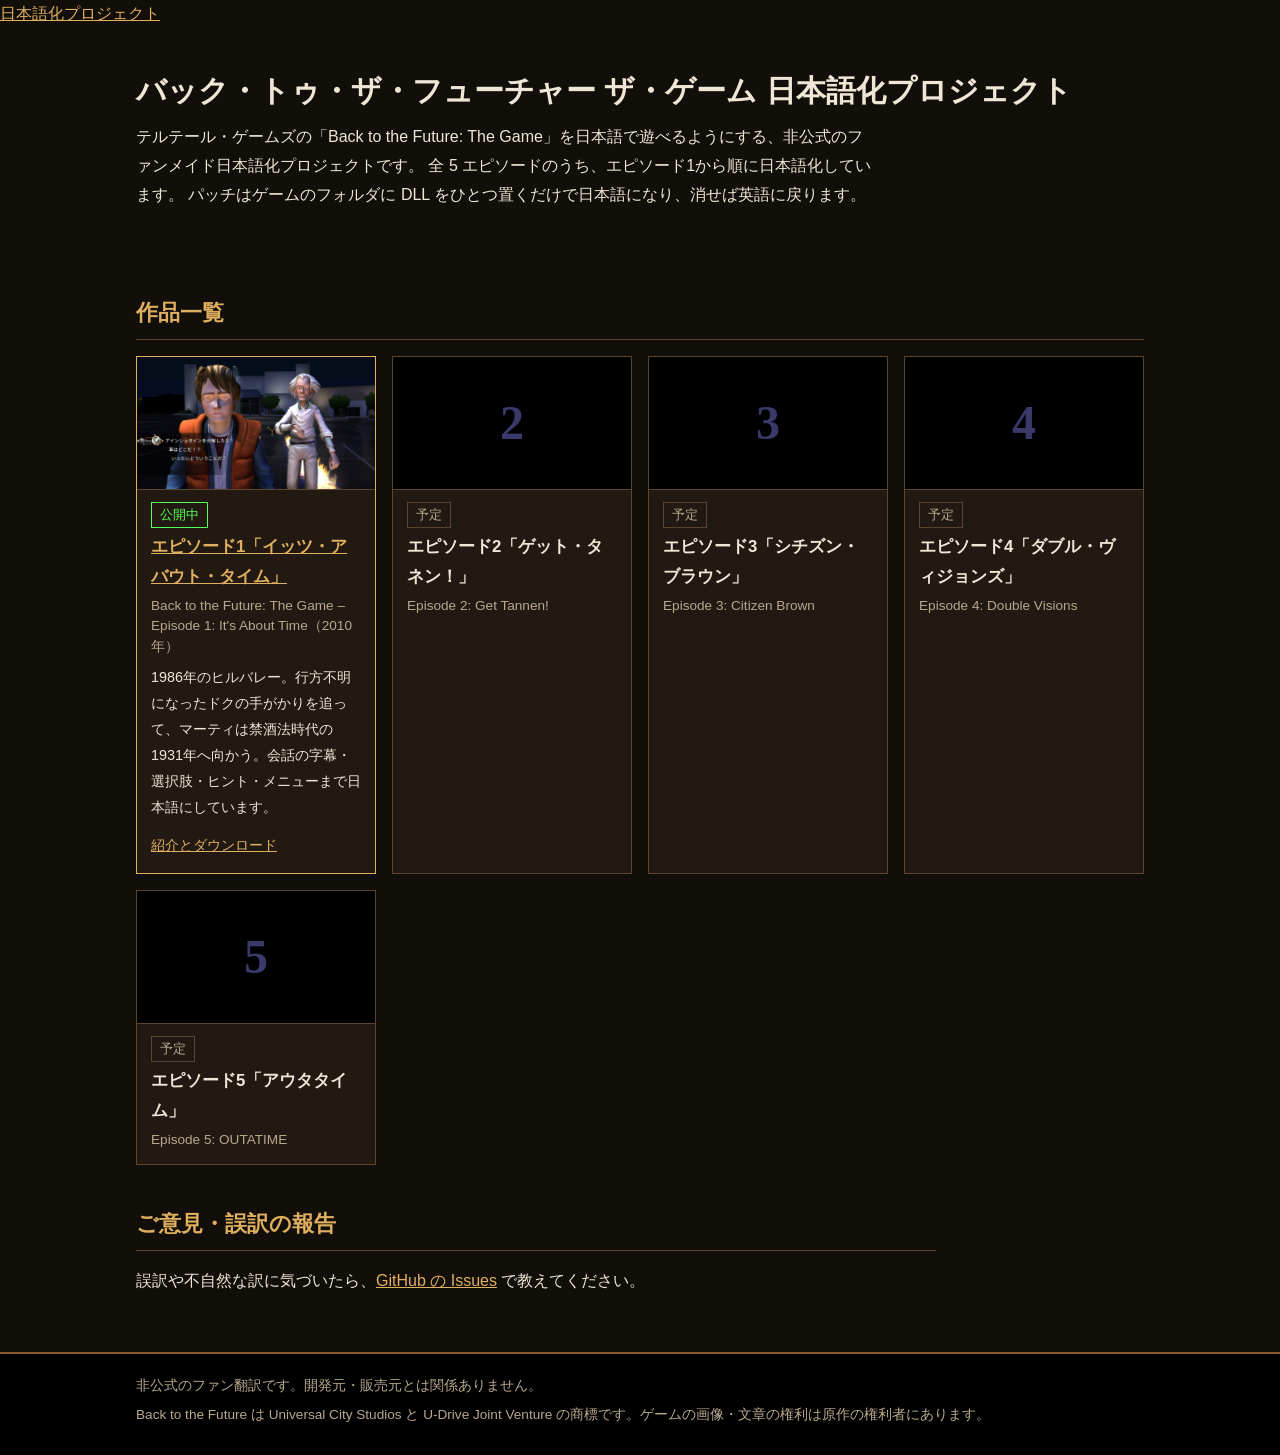
==== docs/index.html @ 80ad0d44 "バック・トゥ・ザ・フューチャー ザ・ゲーム 日本語化プロジェクト：エピソード1（ep1-v1.0）のサイトとソースを追加 Co-Authored-By: Claude Opus 5.5 <norepl" ====
<!doctype html>
<html lang="ja">
<head>
<meta charset="utf-8">
<meta name="viewport" content="width=device-width, initial-scale=1">
<title>バック・トゥ・ザ・フューチャー ザ・ゲーム 日本語化プロジェクト</title>
<meta name="description" content="テルテール・ゲームズの Back to the Future: The Game を日本語で遊べるようにする、非公式のファンメイド日本語化プロジェクト。">
<meta property="og:type" content="website">
<meta property="og:title" content="バック・トゥ・ザ・フューチャー ザ・ゲーム 日本語化プロジェクト">
<meta property="og:description" content="テルテール・ゲームズの Back to the Future: The Game を日本語で遊べるようにする、非公式のファンメイド日本語化プロジェクト。">
<meta property="og:url" content="https://higesho.github.io/bttf-ja/">
<meta property="og:image" content="https://higesho.github.io/bttf-ja/ep1/img/choice.png">
<link rel="stylesheet" href="style.css">
</head>
<body>
<header class="jpn" id="jpn"><div class="jpn-band"><a class="jpn-home" href="https://higesho.github.io/ja/">日本語化プロジェクト</a></div></header>
<script src="https://higesho.github.io/ja/nav.js"></script>

<main class="band">
<section class="hero">
<h1>バック・トゥ・ザ・フューチャー ザ・ゲーム 日本語化プロジェクト</h1>
<p class="tag">テルテール・ゲームズの「Back to the Future: The Game」を日本語で遊べるようにする、非公式のファンメイド日本語化プロジェクトです。
全 5 エピソードのうち、エピソード1から順に日本語化しています。
パッチはゲームのフォルダに DLL をひとつ置くだけで日本語になり、消せば英語に戻ります。</p>
</section>

<h2 id="titles">作品一覧</h2>
<ul class="titles">
  <li class="ready">
    <a class="thumb" href="ep1/index.html"><img src="ep1/img/choice.png" alt="エピソード1 日本語版で、会話の選択肢が日本語で出ている画面" loading="lazy"></a>
    <div class="body">
      <span class="state ready">公開中</span>
      <span class="name"><a href="ep1/index.html">エピソード1「イッツ・アバウト・タイム」</a></span>
      <span class="orig">Back to the Future: The Game – Episode 1: It's About Time（2010年）</span>
      <span class="desc">1986年のヒルバレー。行方不明になったドクの手がかりを追って、マーティは禁酒法時代の1931年へ向かう。会話の字幕・選択肢・ヒント・メニューまで日本語にしています。</span>
      <span class="more"><a href="ep1/index.html">紹介とダウンロード</a></span>
    </div>
  </li>
  <li>
    <div class="thumb none">2</div>
    <div class="body">
      <span class="state plan">予定</span>
      <span class="name">エピソード2「ゲット・タネン！」</span>
      <span class="orig">Episode 2: Get Tannen!</span>
    </div>
  </li>
  <li>
    <div class="thumb none">3</div>
    <div class="body">
      <span class="state plan">予定</span>
      <span class="name">エピソード3「シチズン・ブラウン」</span>
      <span class="orig">Episode 3: Citizen Brown</span>
    </div>
  </li>
  <li>
    <div class="thumb none">4</div>
    <div class="body">
      <span class="state plan">予定</span>
      <span class="name">エピソード4「ダブル・ヴィジョンズ」</span>
      <span class="orig">Episode 4: Double Visions</span>
    </div>
  </li>
  <li>
    <div class="thumb none">5</div>
    <div class="body">
      <span class="state plan">予定</span>
      <span class="name">エピソード5「アウタタイム」</span>
      <span class="orig">Episode 5: OUTATIME</span>
    </div>
  </li>
</ul>

<div class="text">
<h2>ご意見・誤訳の報告</h2>
<p>誤訳や不自然な訳に気づいたら、<a href="https://github.com/higesho/bttf-ja/issues">GitHub の Issues</a> で教えてください。</p>
</div>
</main>

<footer class="foot"><div class="band">
  <p>非公式のファン翻訳です。開発元・販売元とは関係ありません。</p>
  <p>Back to the Future は Universal City Studios と U-Drive Joint Venture の商標です。ゲームの画像・文章の権利は原作の権利者にあります。</p>
</div></footer>
</body>
</html>
---- docs/style.css ----
/* アルカナム 日本語化パッチ — スタイル */
:root {
  --bg: #120e0a;
  --panel: #221a12;
  --line: #5a4630;
  --text: #efe6d6;
  --muted: #b8a88e;
  --cyan: #e0b060;
  --blue: #8a5a2a;
  --gold: #ffd75a;
  --green: #55ff55;
}

* { box-sizing: border-box; }

html { -webkit-text-size-adjust: 100%; }

body {
  margin: 0;
  background: var(--bg);
  color: var(--text);
  font-family: "Hiragino Kaku Gothic ProN", "Hiragino Sans", "Yu Gothic UI", "Meiryo", sans-serif;
  line-height: 1.8;
}

a { color: var(--cyan); }
a:hover { color: #ffffff; }

.band { max-width: 1040px; margin: 0 auto; padding: 0 16px; }

/* 上の帯 */
header.top { border-bottom: 2px solid var(--blue); background: #000; }
header.top .band { display: flex; flex-wrap: wrap; align-items: center; gap: 8px 24px; padding-top: 10px; padding-bottom: 10px; }
.brand { color: var(--cyan); font-weight: bold; font-size: 1.1rem; text-decoration: none; letter-spacing: 0.05em; }
header.top nav { display: flex; flex-wrap: wrap; gap: 4px 16px; }
header.top nav a { color: var(--muted); text-decoration: none; }
header.top nav a:hover, header.top nav a.here { color: var(--text); }

/* 冒頭 */
.hero { padding: 40px 0 24px; }
.hero h1 { margin: 0 0 12px; font-size: 1.9rem; line-height: 1.4; }
.hero .sub { margin: 0 0 4px; color: var(--muted); font-size: 0.95rem; letter-spacing: 0.04em; }
.hero p.tag { margin: 0 0 20px; max-width: 46em; }

.dl { display: inline-block; margin: 0 12px 8px 0; padding: 10px 22px; background: var(--blue); color: #fff; text-decoration: none; font-weight: bold; border: 2px solid var(--cyan); }
.dl:hover { background: #5555ff; color: #fff; }
.dl.sub { background: transparent; border-color: var(--line); color: var(--text); font-weight: normal; }

h2 { margin: 40px 0 12px; padding-bottom: 6px; border-bottom: 1px solid var(--line); font-size: 1.35rem; color: var(--cyan); }
h3 { margin: 24px 0 8px; font-size: 1.1rem; }

code { background: #1e1e3a; padding: 1px 6px; border-radius: 3px; font-size: 0.92em; word-break: break-all; }

/* 作品一覧 */
.titles { display: grid; grid-template-columns: repeat(auto-fill, minmax(230px, 1fr)); gap: 16px; margin: 16px 0 8px; padding: 0; list-style: none; }
.titles li { background: var(--panel); border: 1px solid var(--line); display: flex; flex-direction: column; }
.titles li.ready { border-color: var(--cyan); }
.titles .thumb { display: block; aspect-ratio: 16 / 9; background: #000; border-bottom: 1px solid var(--line); overflow: hidden; }
.titles .thumb img { width: 100%; height: 100%; object-fit: cover; display: block; }
.titles .thumb.none { display: flex; align-items: center; justify-content: center; color: #3a3a6a; font-size: 3rem; font-weight: bold; font-family: Georgia, "Times New Roman", serif; }
.titles .body { padding: 12px 14px 14px; display: flex; flex-direction: column; gap: 4px; flex: 1; }
.titles .name { font-weight: bold; font-size: 1.05rem; }
.titles .orig { color: var(--muted); font-size: 0.85rem; line-height: 1.5; }
.titles .desc { font-size: 0.9rem; margin-top: 4px; flex: 1; }
.titles .more { margin-top: 8px; font-size: 0.9rem; }
.state { display: inline-block; align-self: flex-start; padding: 0 8px; font-size: 0.8rem; border: 1px solid; }
.state.ready { color: var(--green); border-color: var(--green); }
.state.wip { color: var(--gold); border-color: var(--gold); }
.state.plan { color: var(--muted); border-color: var(--line); }

/* 画面 */
.shots { display: grid; grid-template-columns: repeat(auto-fill, minmax(300px, 1fr)); gap: 16px; margin: 16px 0; }
.shots figure { margin: 0; background: #000; border: 1px solid var(--line); }
.shots img { display: block; width: 100%; aspect-ratio: 16 / 9; object-fit: cover; }
.shots figcaption { padding: 6px 10px; font-size: 0.88rem; color: var(--muted); }

/* 文章 */
.text { max-width: 50em; }
.text ol, .text ul { padding-left: 1.4em; }
.text li { margin: 4px 0; }
.note { background: var(--panel); border-left: 4px solid var(--cyan); padding: 10px 14px; margin: 16px 0; }

table.ver { border-collapse: collapse; font-size: 0.88rem; margin: 8px 0; }
table.ver th, table.ver td { border: 1px solid var(--line); padding: 4px 10px; text-align: left; }
table.ver th { background: var(--panel); font-weight: normal; color: var(--muted); }
.scroll { overflow-x: auto; }

/* 下の帯 */
footer.foot { margin-top: 56px; border-top: 2px solid var(--blue); background: #000; color: var(--muted); font-size: 0.85rem; }
footer.foot .band { padding-top: 16px; padding-bottom: 24px; }
footer.foot p { margin: 4px 0; }

@media (max-width: 600px) {
  .hero h1 { font-size: 1.5rem; }
  .shots { grid-template-columns: 1fr; }
}

/* メニュー: 同じシリーズのリンクを左、GitHub、ほかのシリーズ（higesho.github.io の別サイト）を右に並べ、
   ほかのシリーズは区切り線・金色・「↗」で見分ける */
header.top nav a[href^="https://github.com/"] { order: 1; }
header.top nav a[href^="https://higesho.github.io/"] { order: 2; color: var(--gold); opacity: 0.85; }
header.top nav a[href^="https://higesho.github.io/"]::before { content: "↗ "; }
header.top nav a[href^="https://higesho.github.io/"]:hover { color: #fff; opacity: 1; }
header.top nav a:not([href^="https://higesho.github.io/"]) + a[href^="https://higesho.github.io/"] { margin-left: 4px; padding-left: 16px; border-left: 1px solid var(--line); }
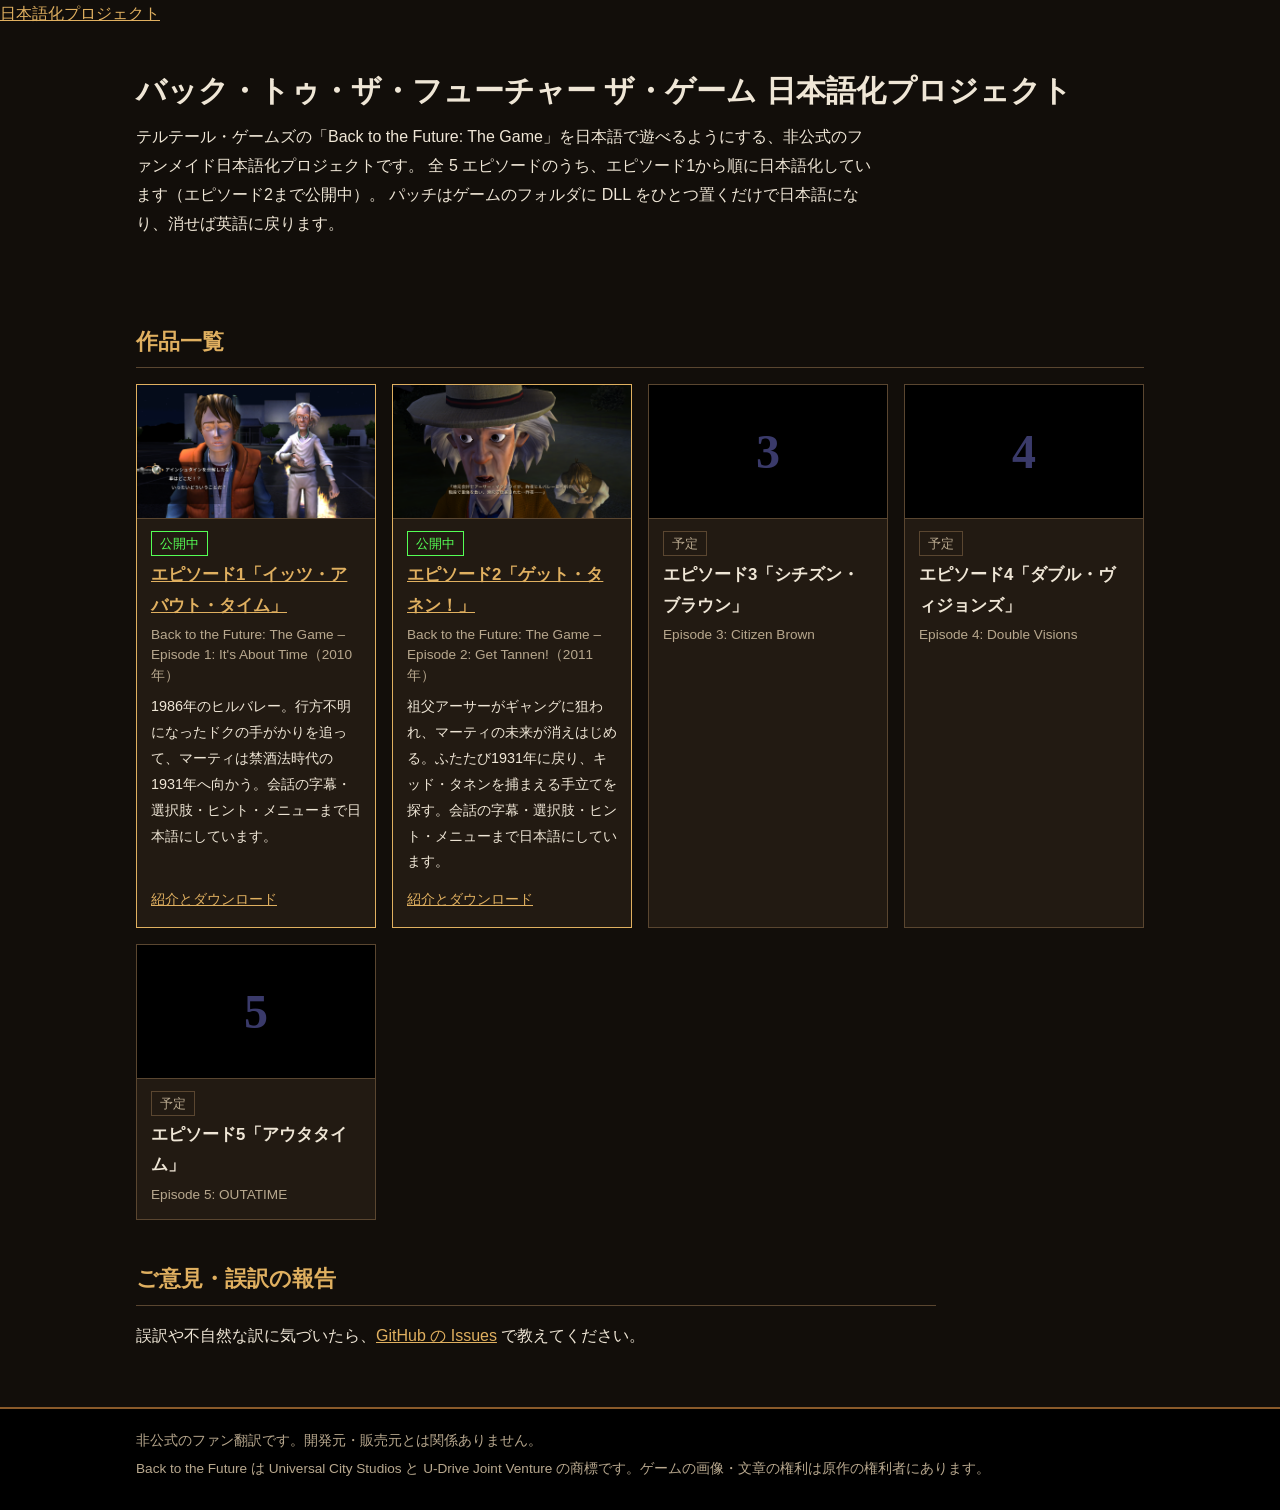
==== commit 70d1c9dc: "Episode 2 v1.0: page, release notes; source moved to src/ (all episodes) Co-Authored-By: Claude Opus" ====
--- a/docs/index.html
+++ b/docs/index.html
@@ -20,7 +20,7 @@
 <section class="hero">
 <h1>バック・トゥ・ザ・フューチャー ザ・ゲーム 日本語化プロジェクト</h1>
 <p class="tag">テルテール・ゲームズの「Back to the Future: The Game」を日本語で遊べるようにする、非公式のファンメイド日本語化プロジェクトです。
-全 5 エピソードのうち、エピソード1から順に日本語化しています。
+全 5 エピソードのうち、エピソード1から順に日本語化しています（エピソード2まで公開中）。
 パッチはゲームのフォルダに DLL をひとつ置くだけで日本語になり、消せば英語に戻ります。</p>
 </section>
 
@@ -36,12 +36,14 @@
       <span class="more"><a href="ep1/index.html">紹介とダウンロード</a></span>
     </div>
   </li>
-  <li>
-    <div class="thumb none">2</div>
+  <li class="ready">
+    <a class="thumb" href="ep2/index.html"><img src="ep2/img/subtitle.png" alt="エピソード2 日本語版で、ドクのせりふの字幕が日本語で出ている画面" loading="lazy"></a>
     <div class="body">
-      <span class="state plan">予定</span>
-      <span class="name">エピソード2「ゲット・タネン！」</span>
-      <span class="orig">Episode 2: Get Tannen!</span>
+      <span class="state ready">公開中</span>
+      <span class="name"><a href="ep2/index.html">エピソード2「ゲット・タネン！」</a></span>
+      <span class="orig">Back to the Future: The Game – Episode 2: Get Tannen!（2011年）</span>
+      <span class="desc">祖父アーサーがギャングに狙われ、マーティの未来が消えはじめる。ふたたび1931年に戻り、キッド・タネンを捕まえる手立てを探す。会話の字幕・選択肢・ヒント・メニューまで日本語にしています。</span>
+      <span class="more"><a href="ep2/index.html">紹介とダウンロード</a></span>
     </div>
   </li>
   <li>
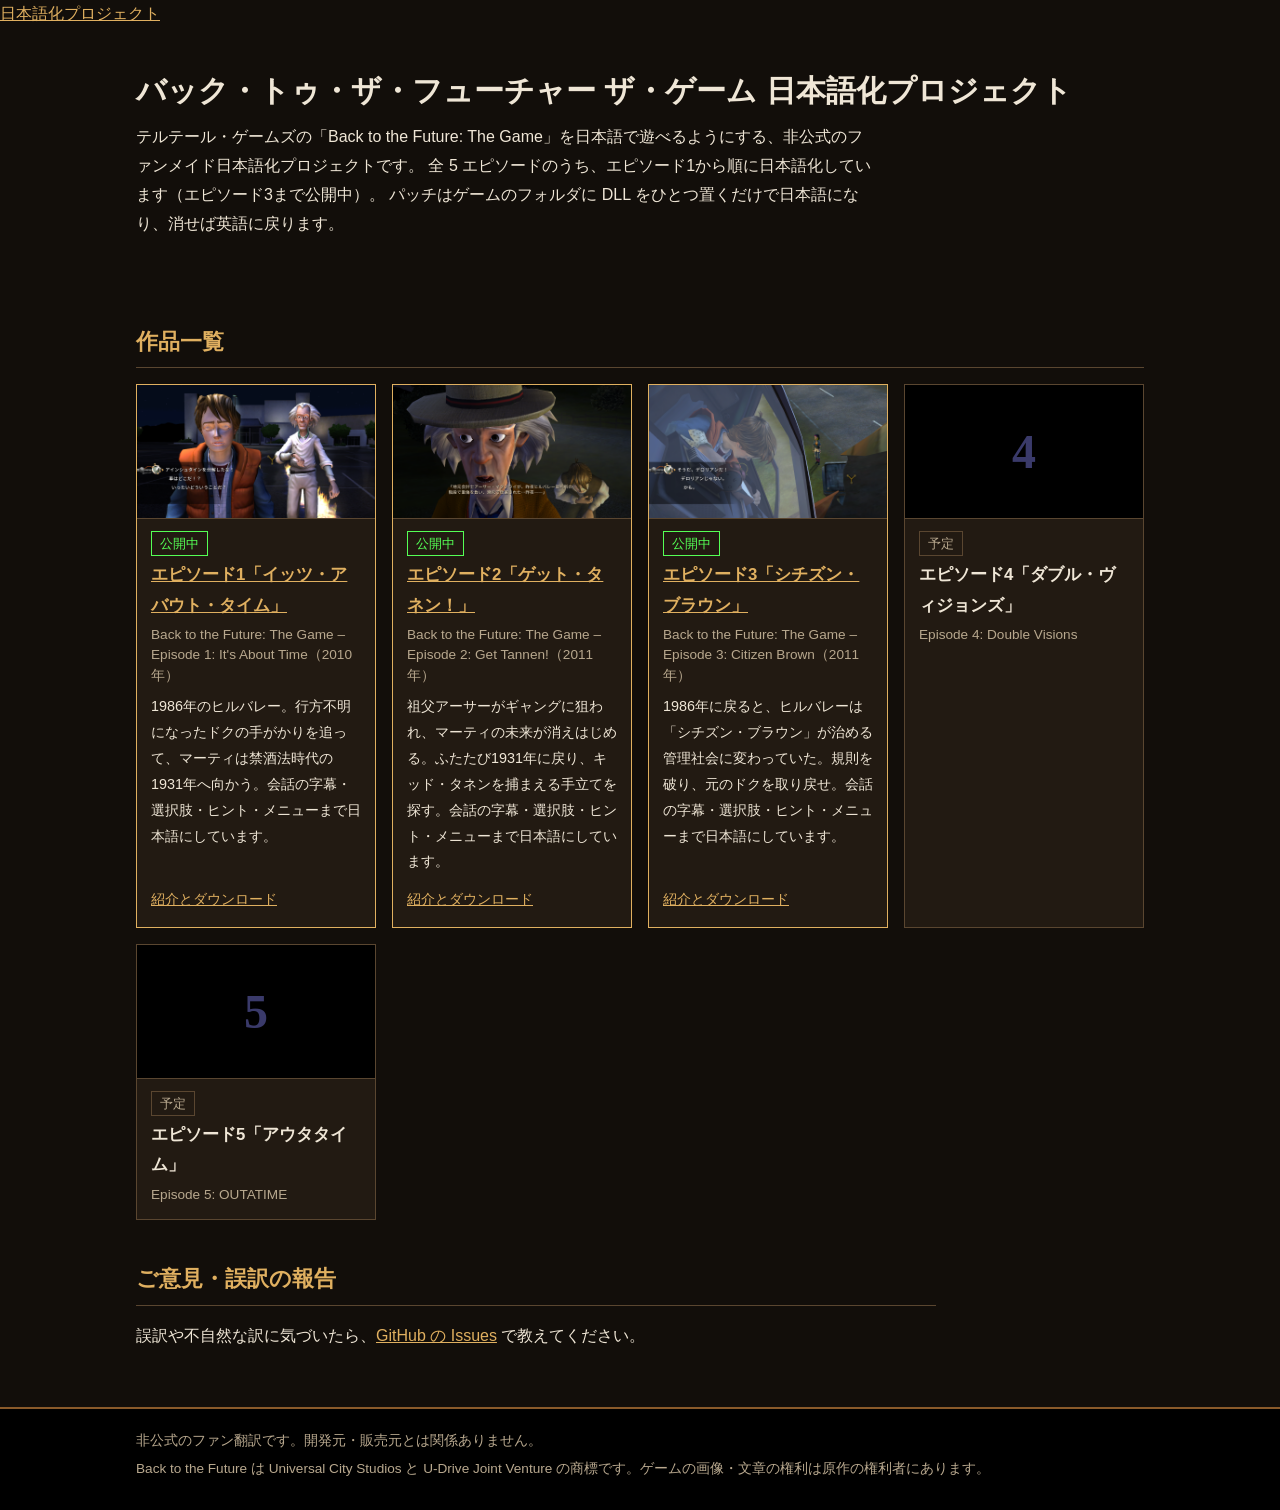
==== commit deaf8d44: "Episode 3 v1.0: page and listing; DLL handles ASLR (Ep3 exe), tools reuse all earlier episodes' tran" ====
--- a/docs/index.html
+++ b/docs/index.html
@@ -20,7 +20,7 @@
 <section class="hero">
 <h1>バック・トゥ・ザ・フューチャー ザ・ゲーム 日本語化プロジェクト</h1>
 <p class="tag">テルテール・ゲームズの「Back to the Future: The Game」を日本語で遊べるようにする、非公式のファンメイド日本語化プロジェクトです。
-全 5 エピソードのうち、エピソード1から順に日本語化しています（エピソード2まで公開中）。
+全 5 エピソードのうち、エピソード1から順に日本語化しています（エピソード3まで公開中）。
 パッチはゲームのフォルダに DLL をひとつ置くだけで日本語になり、消せば英語に戻ります。</p>
 </section>
 
@@ -46,12 +46,14 @@
       <span class="more"><a href="ep2/index.html">紹介とダウンロード</a></span>
     </div>
   </li>
-  <li>
-    <div class="thumb none">3</div>
+  <li class="ready">
+    <a class="thumb" href="ep3/index.html"><img src="ep3/img/choice.png" alt="エピソード3 日本語版で、会話の選択肢が日本語で出ている画面" loading="lazy"></a>
     <div class="body">
-      <span class="state plan">予定</span>
-      <span class="name">エピソード3「シチズン・ブラウン」</span>
-      <span class="orig">Episode 3: Citizen Brown</span>
+      <span class="state ready">公開中</span>
+      <span class="name"><a href="ep3/index.html">エピソード3「シチズン・ブラウン」</a></span>
+      <span class="orig">Back to the Future: The Game – Episode 3: Citizen Brown（2011年）</span>
+      <span class="desc">1986年に戻ると、ヒルバレーは「シチズン・ブラウン」が治める管理社会に変わっていた。規則を破り、元のドクを取り戻せ。会話の字幕・選択肢・ヒント・メニューまで日本語にしています。</span>
+      <span class="more"><a href="ep3/index.html">紹介とダウンロード</a></span>
     </div>
   </li>
   <li>
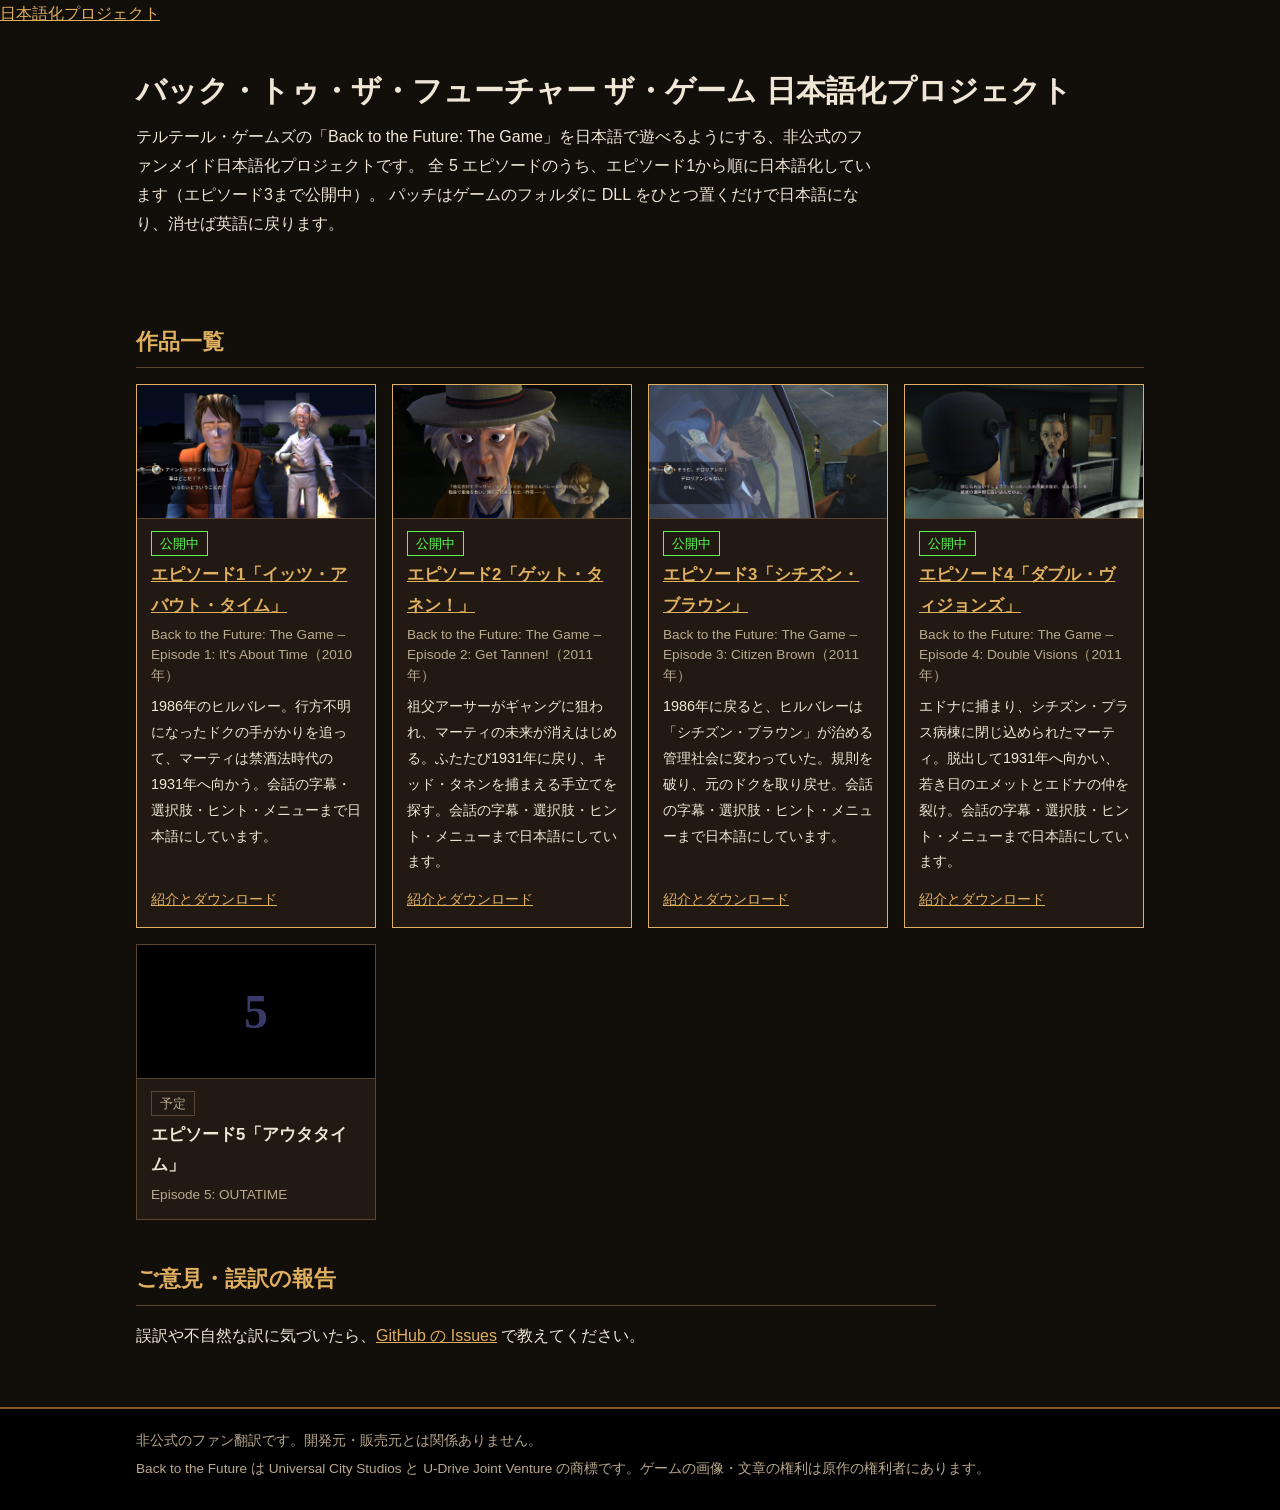
==== commit 4376f2c7: "Ep4 page and release; Ep2/Ep3 v1.1 (keep time-circuit strings English) Co-Authored-By: Claude Opus 5" ====
--- a/docs/index.html
+++ b/docs/index.html
@@ -56,12 +56,14 @@
       <span class="more"><a href="ep3/index.html">紹介とダウンロード</a></span>
     </div>
   </li>
-  <li>
-    <div class="thumb none">4</div>
+  <li class="ready">
+    <a class="thumb" href="ep4/index.html"><img src="ep4/img/subtitle.png" alt="エピソード4 日本語版で、エドナのせりふの字幕が日本語で出ている画面" loading="lazy"></a>
     <div class="body">
-      <span class="state plan">予定</span>
-      <span class="name">エピソード4「ダブル・ヴィジョンズ」</span>
-      <span class="orig">Episode 4: Double Visions</span>
+      <span class="state ready">公開中</span>
+      <span class="name"><a href="ep4/index.html">エピソード4「ダブル・ヴィジョンズ」</a></span>
+      <span class="orig">Back to the Future: The Game – Episode 4: Double Visions（2011年）</span>
+      <span class="desc">エドナに捕まり、シチズン・プラス病棟に閉じ込められたマーティ。脱出して1931年へ向かい、若き日のエメットとエドナの仲を裂け。会話の字幕・選択肢・ヒント・メニューまで日本語にしています。</span>
+      <span class="more"><a href="ep4/index.html">紹介とダウンロード</a></span>
     </div>
   </li>
   <li>
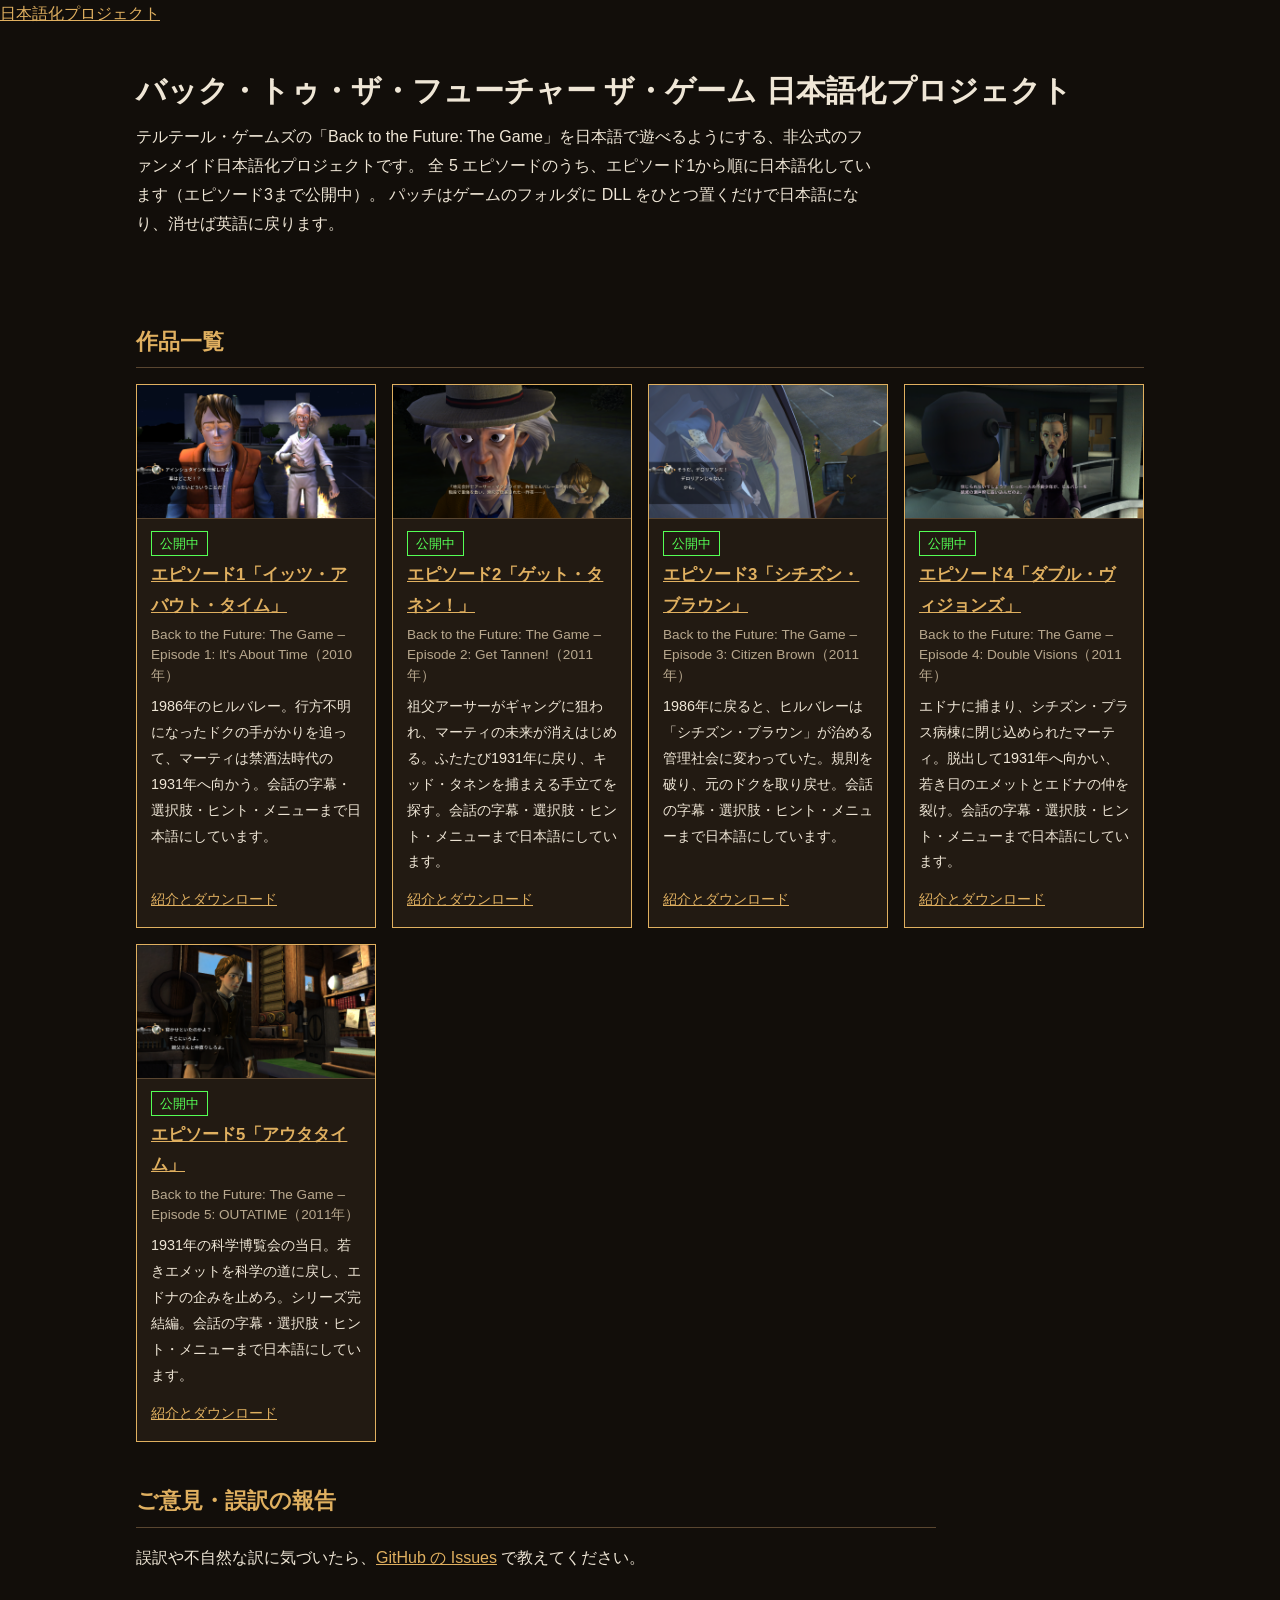
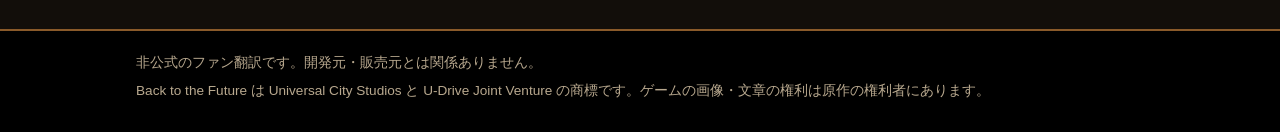
==== commit cf2ce446: "Ep5 page, source support for encrypted archives Co-Authored-By: Claude Opus 5.5 <noreply@anthropic.c" ====
--- a/docs/index.html
+++ b/docs/index.html
@@ -66,12 +66,14 @@
       <span class="more"><a href="ep4/index.html">紹介とダウンロード</a></span>
     </div>
   </li>
-  <li>
-    <div class="thumb none">5</div>
+  <li class="ready">
+    <a class="thumb" href="ep5/index.html"><img src="ep5/img/choice.png" alt="エピソード5 日本語版で、会話の選択肢が日本語で出ている画面" loading="lazy"></a>
     <div class="body">
-      <span class="state plan">予定</span>
-      <span class="name">エピソード5「アウタタイム」</span>
-      <span class="orig">Episode 5: OUTATIME</span>
+      <span class="state ready">公開中</span>
+      <span class="name"><a href="ep5/index.html">エピソード5「アウタタイム」</a></span>
+      <span class="orig">Back to the Future: The Game – Episode 5: OUTATIME（2011年）</span>
+      <span class="desc">1931年の科学博覧会の当日。若きエメットを科学の道に戻し、エドナの企みを止めろ。シリーズ完結編。会話の字幕・選択肢・ヒント・メニューまで日本語にしています。</span>
+      <span class="more"><a href="ep5/index.html">紹介とダウンロード</a></span>
     </div>
   </li>
 </ul>
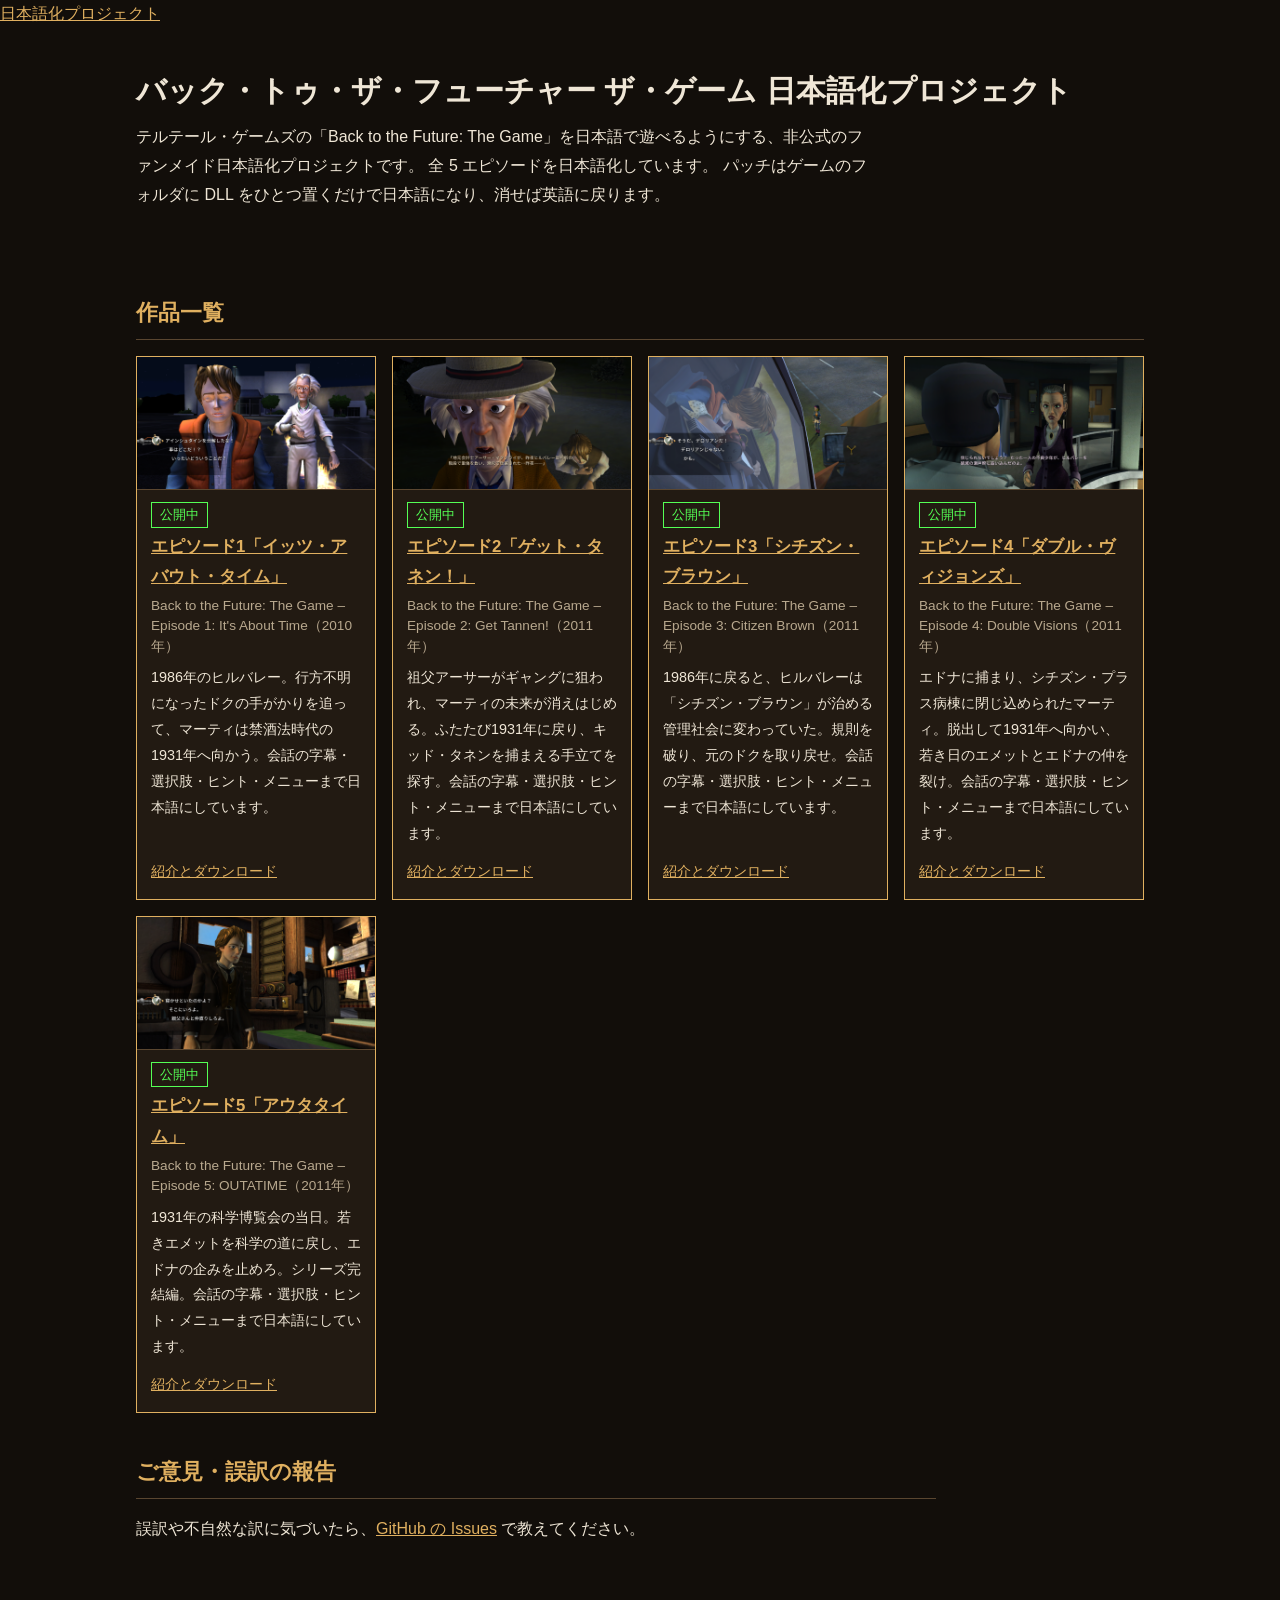
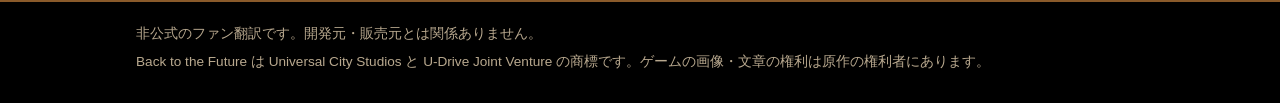
==== commit 3fcb9d02: "作品一覧の「エピソード3まで公開中」を削除 Co-Authored-By: Claude Opus 5.5 <noreply@anthropic.com>" ====
--- a/docs/index.html
+++ b/docs/index.html
@@ -20,7 +20,7 @@
 <section class="hero">
 <h1>バック・トゥ・ザ・フューチャー ザ・ゲーム 日本語化プロジェクト</h1>
 <p class="tag">テルテール・ゲームズの「Back to the Future: The Game」を日本語で遊べるようにする、非公式のファンメイド日本語化プロジェクトです。
-全 5 エピソードのうち、エピソード1から順に日本語化しています（エピソード3まで公開中）。
+全 5 エピソードを日本語化しています。
 パッチはゲームのフォルダに DLL をひとつ置くだけで日本語になり、消せば英語に戻ります。</p>
 </section>
 
